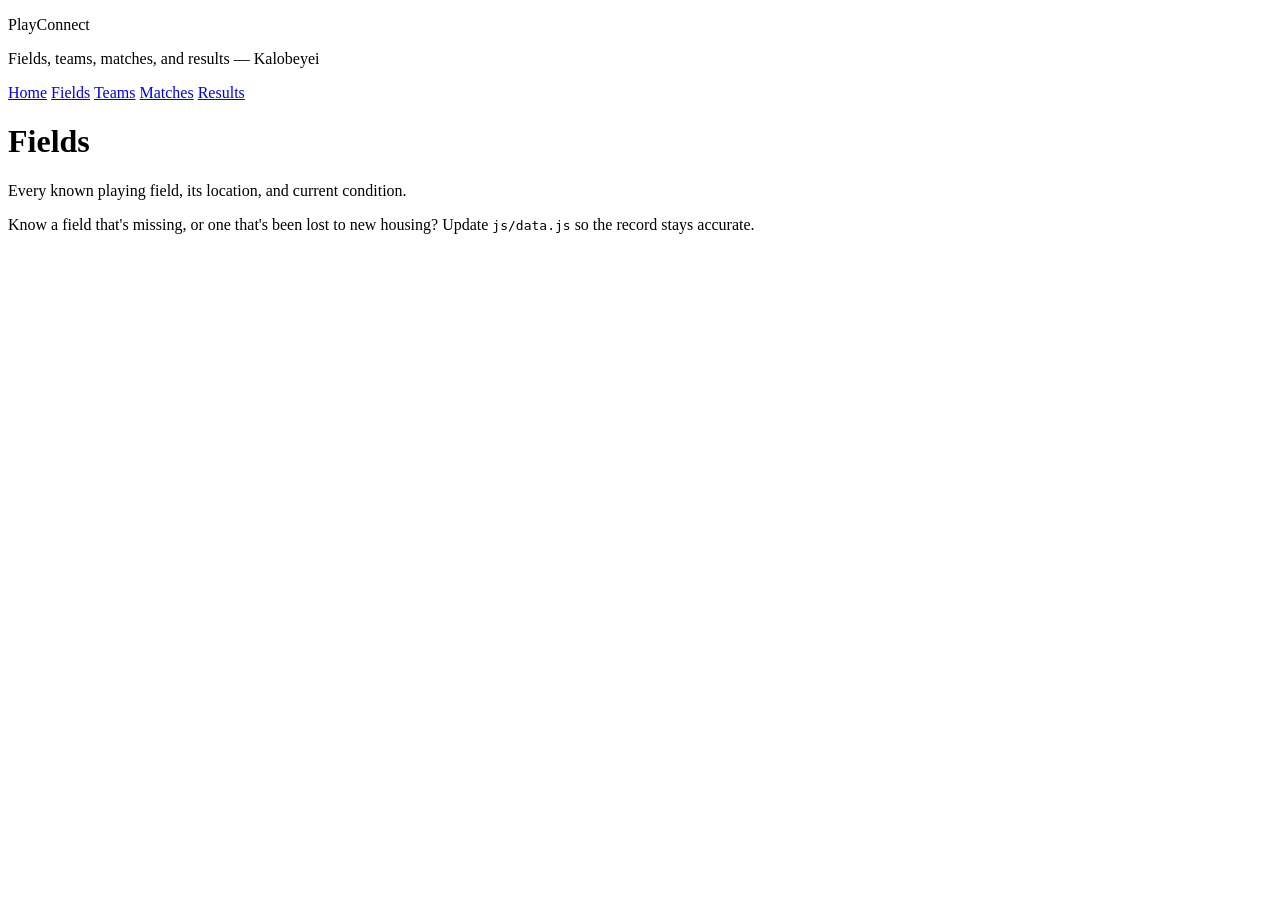
==== fields.html @ 3ba5035b "Add files via upload Uploaded first files" ====
<!DOCTYPE html>
<html lang="en">
<head>
<meta charset="UTF-8">
<meta name="viewport" content="width=device-width, initial-scale=1">
<title>Fields — PlayConnect</title>
<link rel="stylesheet" href="css/style.css">
</head>
<body>
<header class="site">
  <div class="wrap">
    <p class="wordmark">Play<span>Connect</span></p>
    <p class="tagline">Fields, teams, matches, and results — Kalobeyei</p>
    <nav class="tabs">
      <a href="index.html">Home</a>
      <a href="fields.html" class="active">Fields</a>
      <a href="teams.html">Teams</a>
      <a href="matches.html">Matches</a>
      <a href="results.html">Results</a>
    </nav>
  </div>
</header>

<main class="wrap">
  <h1>Fields</h1>
  <p class="section-note">Every known playing field, its location, and current condition.</p>
  <div class="filters" id="field-filters"></div>
  <ul class="sheet" id="fields-list"></ul>

  <footer class="site">
    Know a field that's missing, or one that's been lost to new housing? Update <code>js/data.js</code> so the record stays accurate.
  </footer>
</main>

<script src="js/data.js"></script>
<script src="js/app.js"></script>
<script>renderFields();</script>
</body>
</html>
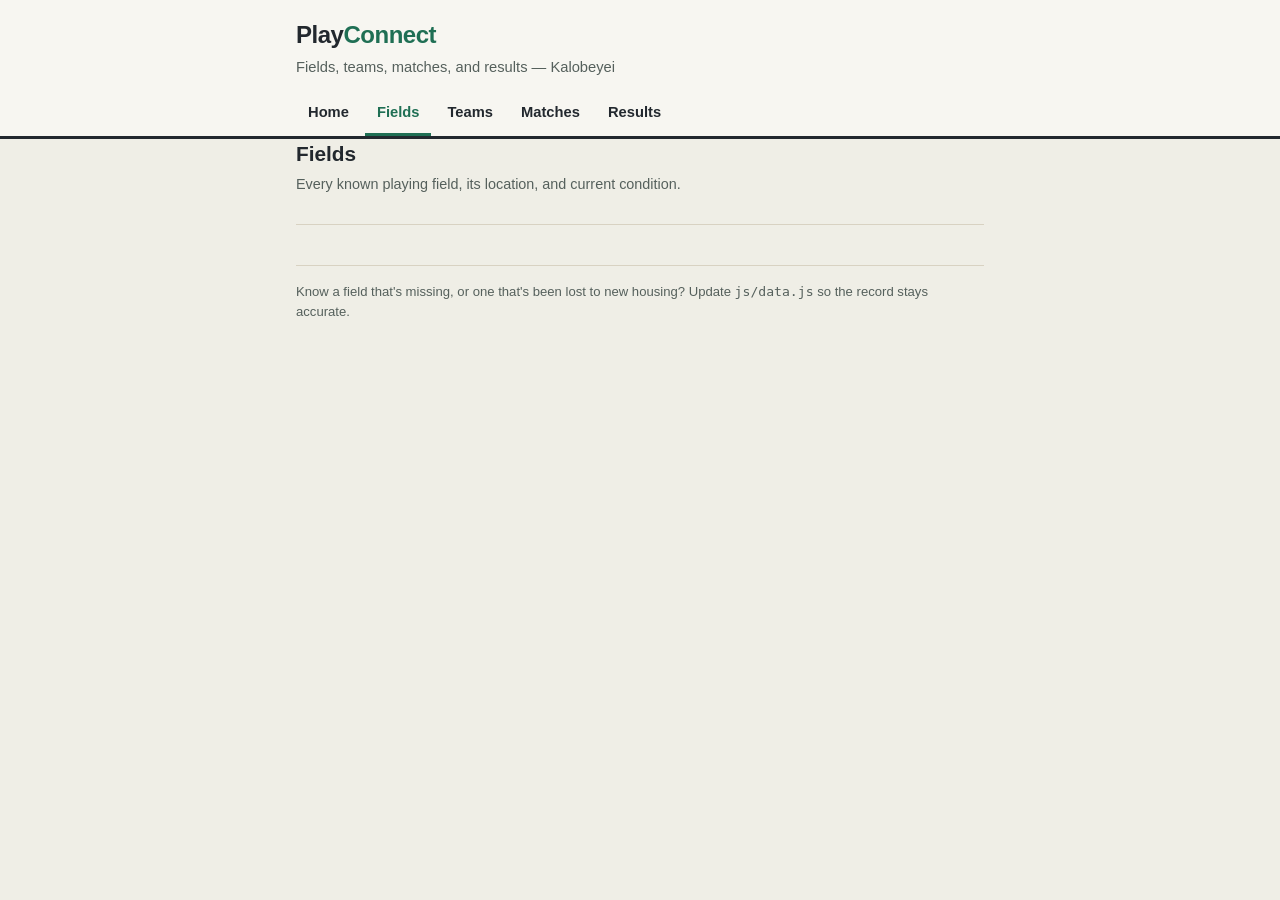
==== commit 6d30bff1: "Fix stylesheet link in fields.html" ====
--- a/fields.html
+++ b/fields.html
@@ -4,7 +4,7 @@
 <meta charset="UTF-8">
 <meta name="viewport" content="width=device-width, initial-scale=1">
 <title>Fields — PlayConnect</title>
-<link rel="stylesheet" href="css/style.css">
+<link rel="stylesheet" href="style.css">
 </head>
 <body>
 <header class="site">
--- a/style.css
+++ b/style.css
@@ -0,0 +1,151 @@
+/* PlayConnect — shared styles
+   Palette:
+   --paper   #EFEEE6  sun-bleached background
+   --ink     #22282E  charcoal text
+   --pitch   #1F6F54  primary accent (football / CTAs)
+   --clay    #C97A3D  secondary accent (basketball / alerts)
+   --sky     #3E6E8E  tertiary accent (volleyball / info)
+   --line    #D8D2C2  hairline borders
+   Fonts: system stack only — no webfont downloads, matters on slow data.
+*/
+
+:root {
+  --paper: #EFEEE6;
+  --ink: #22282E;
+  --pitch: #1F6F54;
+  --clay: #C97A3D;
+  --sky: #3E6E8E;
+  --line: #D8D2C2;
+  --paper-raised: #F7F6F1;
+}
+
+* { box-sizing: border-box; }
+
+body {
+  margin: 0;
+  background: var(--paper);
+  color: var(--ink);
+  font-family: -apple-system, BlinkMacSystemFont, "Segoe UI", Roboto, Helvetica, Arial, sans-serif;
+  line-height: 1.45;
+}
+
+a { color: var(--pitch); text-decoration: none; }
+a:hover, a:focus { text-decoration: underline; }
+a:focus-visible, button:focus-visible, input:focus-visible, select:focus-visible {
+  outline: 2px solid var(--sky);
+  outline-offset: 2px;
+}
+
+.wrap { max-width: 720px; margin: 0 auto; padding: 0 16px 48px; }
+
+/* Header / nav */
+header.site {
+  border-bottom: 3px solid var(--ink);
+  background: var(--paper-raised);
+}
+header.site .wrap { padding-top: 18px; padding-bottom: 0; }
+.wordmark {
+  font-size: 1.5rem;
+  font-weight: 800;
+  letter-spacing: -0.02em;
+  margin: 0 0 4px;
+}
+.wordmark span { color: var(--pitch); }
+.tagline { margin: 0 0 14px; font-size: 0.92rem; color: #55605c; }
+
+nav.tabs { display: flex; gap: 4px; overflow-x: auto; }
+nav.tabs a {
+  display: block;
+  padding: 10px 12px;
+  font-size: 0.92rem;
+  font-weight: 600;
+  color: var(--ink);
+  border-bottom: 3px solid transparent;
+  white-space: nowrap;
+}
+nav.tabs a.active { color: var(--pitch); border-bottom-color: var(--pitch); }
+nav.tabs a:hover { text-decoration: none; border-bottom-color: var(--line); }
+
+main { padding-top: 20px; }
+
+h1 { font-size: 1.3rem; margin: 0 0 4px; }
+h2 { font-size: 1.05rem; margin: 28px 0 10px; }
+.section-note { margin: 0 0 16px; color: #55605c; font-size: 0.9rem; }
+
+/* Fixture-sheet style list (used for matches, fields, teams, results) */
+ul.sheet { list-style: none; margin: 0; padding: 0; border-top: 1px solid var(--line); }
+ul.sheet li {
+  border-bottom: 1px solid var(--line);
+  padding: 12px 0 12px 12px;
+  border-left: 4px solid var(--line);
+}
+ul.sheet li.sport-football { border-left-color: var(--pitch); }
+ul.sheet li.sport-basketball { border-left-color: var(--clay); }
+ul.sheet li.sport-volleyball { border-left-color: var(--sky); }
+
+.row-top { display: flex; justify-content: space-between; gap: 10px; font-size: 0.85rem; color: #55605c; }
+.row-main { font-weight: 700; margin-top: 2px; }
+.row-sub { font-size: 0.88rem; color: #444d49; margin-top: 2px; }
+.tag {
+  display: inline-block;
+  font-size: 0.75rem;
+  font-weight: 700;
+  padding: 1px 6px;
+  border: 1px solid currentColor;
+}
+.sport-football .tag { color: var(--pitch); }
+.sport-basketball .tag { color: var(--clay); }
+.sport-volleyball .tag { color: var(--sky); }
+
+.status-cancelled { color: #a33; font-weight: 700; }
+.status-scheduled { color: var(--pitch); font-weight: 700; }
+.status-completed { color: #55605c; font-weight: 700; }
+
+/* Filter bar */
+.filters { display: flex; gap: 8px; flex-wrap: wrap; margin-bottom: 14px; }
+.filters button {
+  font: inherit;
+  font-size: 0.85rem;
+  font-weight: 600;
+  padding: 6px 12px;
+  background: var(--paper-raised);
+  border: 1px solid var(--line);
+  color: var(--ink);
+  cursor: pointer;
+}
+.filters button.active { background: var(--ink); color: var(--paper); border-color: var(--ink); }
+
+/* Quick links / home */
+.quicklinks { display: flex; flex-wrap: wrap; gap: 10px; margin-top: 10px; }
+.quicklinks a {
+  font-weight: 700;
+  padding: 10px 14px;
+  background: var(--ink);
+  color: var(--paper);
+  text-decoration: none;
+}
+.quicklinks a:hover { background: var(--pitch); }
+
+/* Standings table */
+table.standings { width: 100%; border-collapse: collapse; font-size: 0.92rem; }
+table.standings th, table.standings td {
+  text-align: left;
+  padding: 8px 6px;
+  border-bottom: 1px solid var(--line);
+}
+table.standings th { font-size: 0.78rem; text-transform: uppercase; letter-spacing: 0.04em; color: #55605c; }
+
+.empty {
+  padding: 18px 12px;
+  border: 1px dashed var(--line);
+  color: #55605c;
+  font-size: 0.92rem;
+}
+
+footer.site {
+  margin-top: 40px;
+  padding-top: 16px;
+  border-top: 1px solid var(--line);
+  font-size: 0.82rem;
+  color: #55605c;
+}
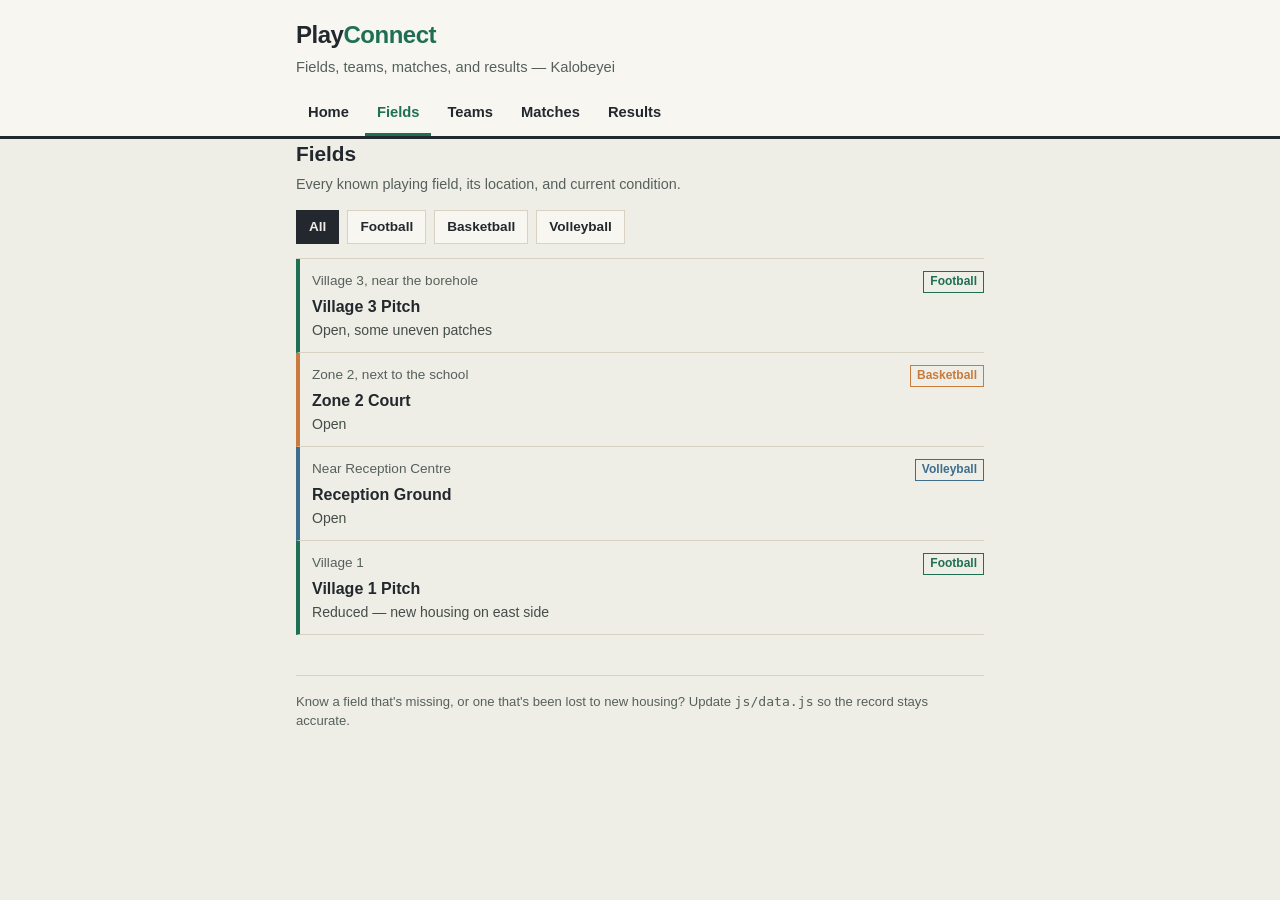
==== commit d16dd2a9: "Update script tags to remove 'js/' prefix" ====
--- a/fields.html
+++ b/fields.html
@@ -32,8 +32,8 @@
   </footer>
 </main>
 
-<script src="js/data.js"></script>
-<script src="js/app.js"></script>
+<script src="data.js"></script>
+<script src="app.js"></script>
 <script>renderFields();</script>
 </body>
 </html>
